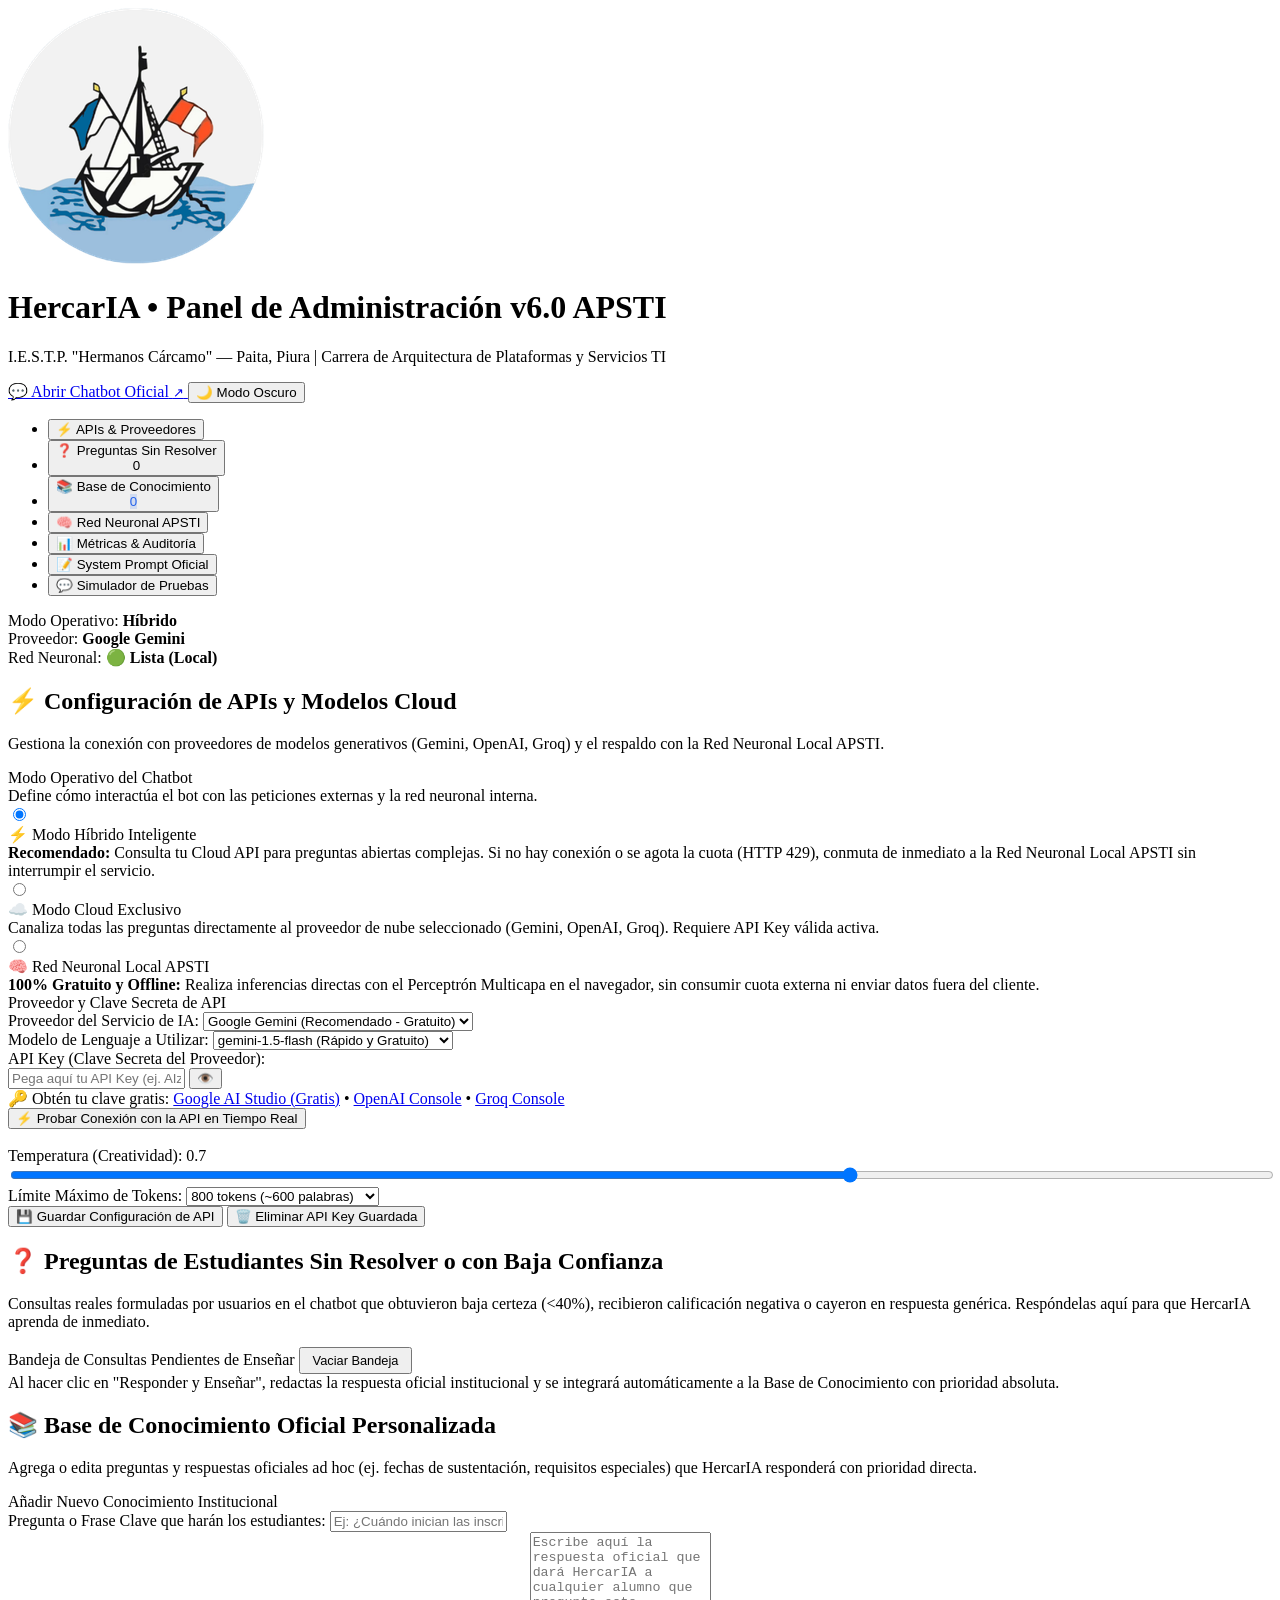
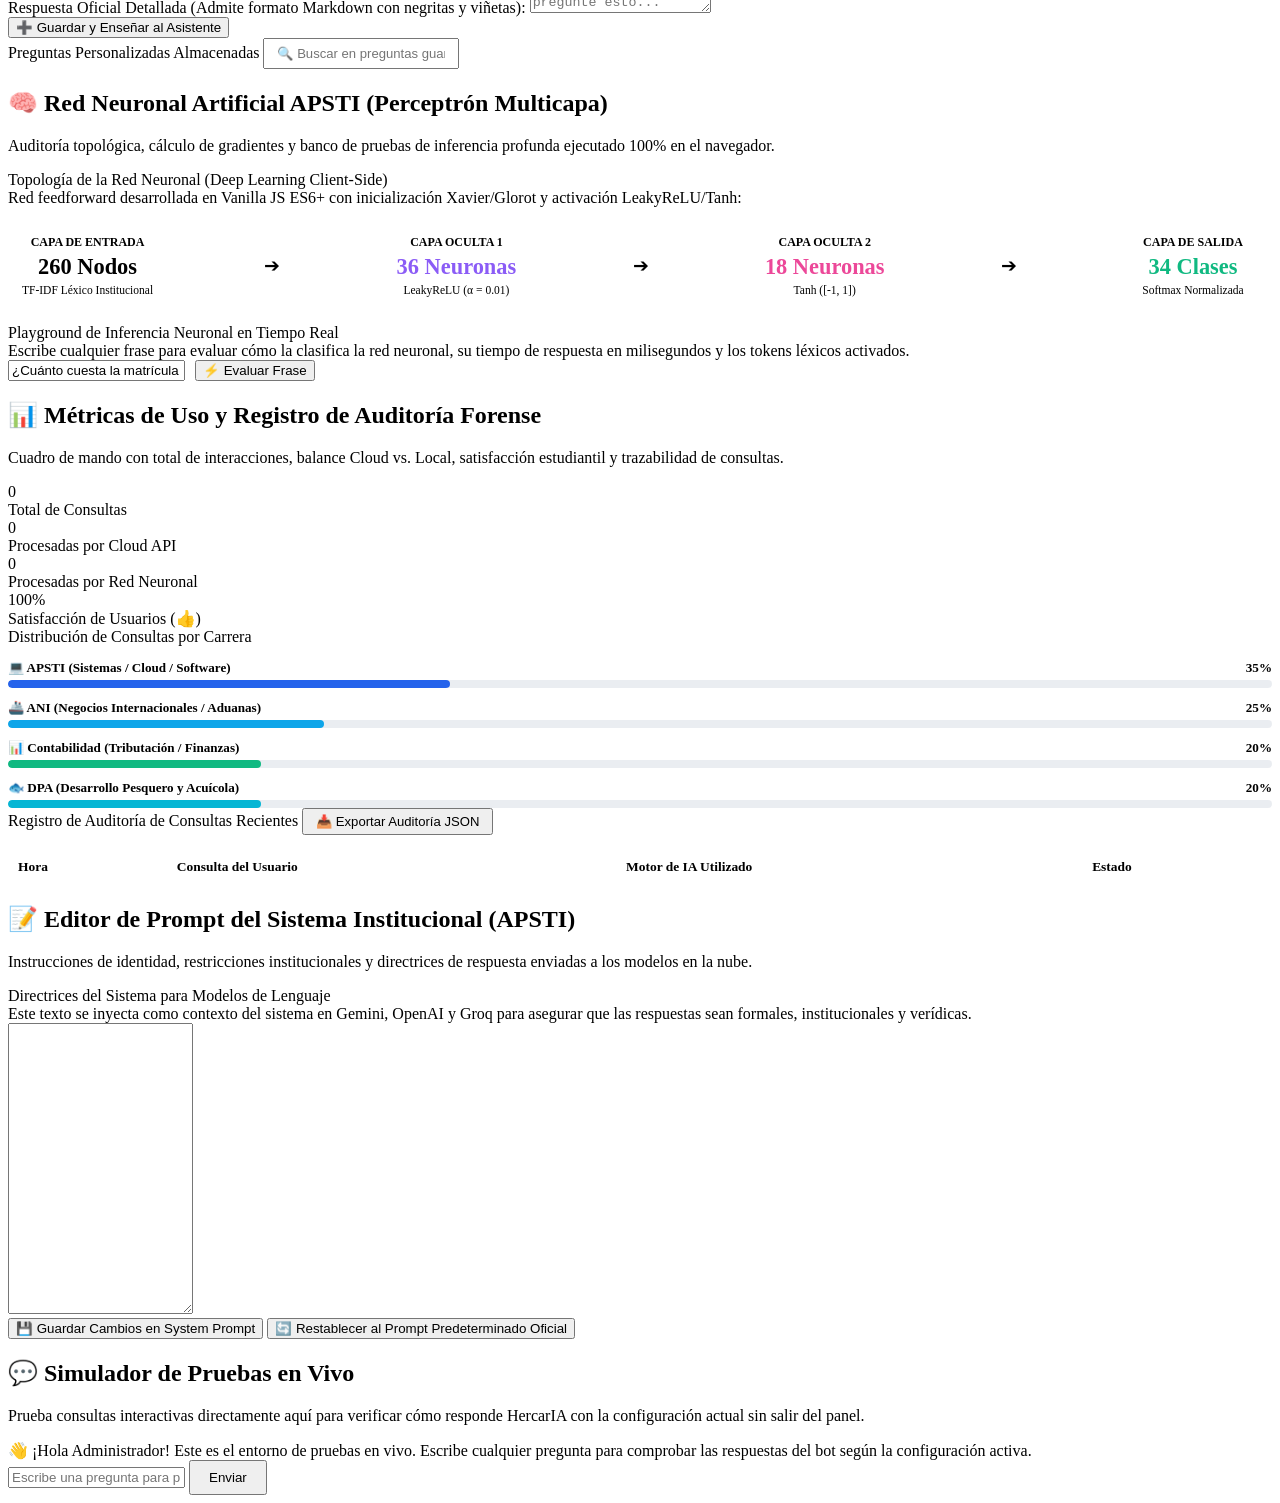
==== admin.html @ 3ffbb991 "v6.0: Panel de Administracion & Arquitectura Hibrida Multi-API (Gemini, OpenAI, Groq), Local Neural " ====
<!DOCTYPE html>
<html lang="es">
<head>
    <meta charset="UTF-8">
    <meta name="viewport" content="width=device-width, initial-scale=1.0">
    <title>Panel de Administración & Entrenamiento IA • HercarIA v6.0 APSTI</title>
    <link rel="icon" type="image/png" href="assets/logo-crest.png">
    <link rel="stylesheet" href="css/admin.css?v=6.0">
</head>
<body>

    <!-- BARRA SUPERIOR DE NAVEGACIÓN -->
    <header class="admin-navbar">
        <div class="navbar-brand">
            <img src="assets/logo-crest.png" alt="Insignia IESTP Hermanos Cárcamo" class="brand-crest">
            <div class="brand-text">
                <h1>
                    HercarIA • Panel de Administración
                    <span class="version-tag">v6.0 APSTI</span>
                </h1>
                <p>I.E.S.T.P. "Hermanos Cárcamo" — Paita, Piura | Carrera de Arquitectura de Plataformas y Servicios TI</p>
            </div>
        </div>
        <div class="navbar-actions">
            <a href="index.html" class="btn-nav-action btn-nav-chat">
                <span>💬 Abrir Chatbot Oficial</span>
                <span style="font-size: 0.8rem;">↗</span>
            </a>
            <button type="button" class="btn-nav-action" id="theme-toggle-admin">
                <span id="theme-icon">🌙</span>
                <span id="theme-text">Modo Oscuro</span>
            </button>
        </div>
    </header>

    <!-- CUERPO PRINCIPAL DEL DASHBOARD -->
    <div class="admin-layout">
        
        <!-- BARRA LATERAL DE NAVEGACIÓN -->
        <aside class="admin-sidebar">
            <ul class="nav-menu">
                <li>
                    <button type="button" class="nav-item-btn active" data-tab="tab-api-cloud">
                        <div class="item-content">
                            <span>⚡</span>
                            <span>APIs & Proveedores</span>
                        </div>
                    </button>
                </li>
                <li>
                    <button type="button" class="nav-item-btn" data-tab="tab-unanswered">
                        <div class="item-content">
                            <span>❓</span>
                            <span>Preguntas Sin Resolver</span>
                        </div>
                        <span class="sidebar-badge badge-pending" id="badge-unanswered-count">0</span>
                    </button>
                </li>
                <li>
                    <button type="button" class="nav-item-btn" data-tab="tab-knowledge-base">
                        <div class="item-content">
                            <span>📚</span>
                            <span>Base de Conocimiento</span>
                        </div>
                        <span class="sidebar-badge" id="badge-kb-count" style="background: rgba(37,99,235,0.15); color: #2563eb;">0</span>
                    </button>
                </li>
                <li>
                    <button type="button" class="nav-item-btn" data-tab="tab-neural-lab">
                        <div class="item-content">
                            <span>🧠</span>
                            <span>Red Neuronal APSTI</span>
                        </div>
                    </button>
                </li>
                <li>
                    <button type="button" class="nav-item-btn" data-tab="tab-analytics">
                        <div class="item-content">
                            <span>📊</span>
                            <span>Métricas & Auditoría</span>
                        </div>
                    </button>
                </li>
                <li>
                    <button type="button" class="nav-item-btn" data-tab="tab-prompt-editor">
                        <div class="item-content">
                            <span>📝</span>
                            <span>System Prompt Oficial</span>
                        </div>
                    </button>
                </li>
                <li>
                    <button type="button" class="nav-item-btn" data-tab="tab-chat-tester">
                        <div class="item-content">
                            <span>💬</span>
                            <span>Simulador de Pruebas</span>
                        </div>
                    </button>
                </li>
            </ul>

            <div class="sidebar-status-box">
                <div class="status-row">
                    <span style="color: var(--text-muted);">Modo Operativo:</span>
                    <strong id="status-sidebar-mode" style="color: var(--primary);">Híbrido</strong>
                </div>
                <div class="status-row">
                    <span style="color: var(--text-muted);">Proveedor:</span>
                    <strong id="status-sidebar-provider">Google Gemini</strong>
                </div>
                <div class="status-row">
                    <span style="color: var(--text-muted);">Red Neuronal:</span>
                    <span style="color: var(--success); font-weight: 700;">🟢 Lista (Local)</span>
                </div>
            </div>
        </aside>

        <!-- ÁREA DE CONTENIDO DINÁMICO -->
        <main class="admin-main-content">

            <!-- ==============================================================
                 VISTA 1: CONFIGURACIÓN DE APIS Y PROVEEDORES CLOUD
                 ============================================================== -->
            <section class="admin-tab-view active" id="tab-api-cloud">
                <div class="view-header">
                    <h2>⚡ Configuración de APIs y Modelos Cloud</h2>
                    <p>Gestiona la conexión con proveedores de modelos generativos (Gemini, OpenAI, Groq) y el respaldo con la Red Neuronal Local APSTI.</p>
                </div>

                <div class="dashboard-card">
                    <div class="dashboard-card-title">Modo Operativo del Chatbot</div>
                    <div class="dashboard-card-desc">Define cómo interactúa el bot con las peticiones externas y la red neuronal interna.</div>

                    <div class="mode-options-grid">
                        <label class="mode-card selected" id="mode-card-hybrid">
                            <input type="radio" name="admin_mode" value="hybrid" checked>
                            <div class="mode-card-header">⚡ Modo Híbrido Inteligente</div>
                            <div class="mode-card-desc"><strong>Recomendado:</strong> Consulta tu Cloud API para preguntas abiertas complejas. Si no hay conexión o se agota la cuota (HTTP 429), conmuta de inmediato a la Red Neuronal Local APSTI sin interrumpir el servicio.</div>
                        </label>
                        <label class="mode-card" id="mode-card-cloud">
                            <input type="radio" name="admin_mode" value="cloud">
                            <div class="mode-card-header">☁️ Modo Cloud Exclusivo</div>
                            <div class="mode-card-desc">Canaliza todas las preguntas directamente al proveedor de nube seleccionado (Gemini, OpenAI, Groq). Requiere API Key válida activa.</div>
                        </label>
                        <label class="mode-card" id="mode-card-local">
                            <input type="radio" name="admin_mode" value="local">
                            <div class="mode-card-header">🧠 Red Neuronal Local APSTI</div>
                            <div class="mode-card-desc"><strong>100% Gratuito y Offline:</strong> Realiza inferencias directas con el Perceptrón Multicapa en el navegador, sin consumir cuota externa ni enviar datos fuera del cliente.</div>
                        </label>
                    </div>
                </div>

                <div class="dashboard-card">
                    <div class="dashboard-card-title">Proveedor y Clave Secreta de API</div>
                    
                    <div class="form-row">
                        <div class="form-group">
                            <label class="form-label" for="select-provider">Proveedor del Servicio de IA:</label>
                            <select id="select-provider" class="form-select">
                                <option value="gemini" selected>Google Gemini (Recomendado - Gratuito)</option>
                                <option value="openai">OpenAI (ChatGPT / GPT-4o)</option>
                                <option value="groq">Groq (Inferencia Llama 3 Ultra Rápida)</option>
                                <option value="openrouter">OpenRouter (Multi-Modelos)</option>
                                <option value="deepseek">DeepSeek API</option>
                            </select>
                        </div>
                        <div class="form-group">
                            <label class="form-label" for="select-model">Modelo de Lenguaje a Utilizar:</label>
                            <select id="select-model" class="form-select">
                                <option value="gemini-1.5-flash">gemini-1.5-flash (Rápido y Gratuito)</option>
                                <option value="gemini-1.5-pro">gemini-1.5-pro (Máxima Capacidad)</option>
                                <option value="gemini-2.0-flash">gemini-2.0-flash (Última Generación)</option>
                            </select>
                        </div>
                    </div>

                    <div class="form-group">
                        <label class="form-label" for="input-api-key">API Key (Clave Secreta del Proveedor):</label>
                        <div class="key-input-container">
                            <input type="password" id="input-api-key" class="form-input" placeholder="Pega aquí tu API Key (ej. AIzaSy... o sk-...)">
                            <button type="button" class="btn-toggle-key" id="btn-toggle-key" title="Mostrar/Ocultar clave">👁️</button>
                        </div>
                        <div class="help-links-row">
                            🔑 Obtén tu clave gratis:
                            <a href="https://aistudio.google.com/app/apikey" target="_blank" rel="noopener noreferrer">Google AI Studio (Gratis)</a> •
                            <a href="https://platform.openai.com/api-keys" target="_blank" rel="noopener noreferrer">OpenAI Console</a> •
                            <a href="https://console.groq.com/keys" target="_blank" rel="noopener noreferrer">Groq Console</a>
                        </div>
                    </div>

                    <div class="connection-test-container">
                        <button type="button" class="btn-test-action" id="btn-test-api">
                            <span>⚡ Probar Conexión con la API en Tiempo Real</span>
                        </button>
                        <span class="test-result-pill" id="test-result-badge"></span>
                    </div>

                    <div class="form-row" style="margin-top: 18px;">
                        <div class="form-group">
                            <label class="form-label" for="slider-temp">Temperatura (Creatividad): <span id="label-temp-val" style="color: var(--primary);">0.7</span></label>
                            <input type="range" id="slider-temp" min="0.1" max="1.0" step="0.1" value="0.7" style="width: 100%; accent-color: var(--primary);">
                        </div>
                        <div class="form-group">
                            <label class="form-label" for="select-tokens">Límite Máximo de Tokens:</label>
                            <select id="select-tokens" class="form-select">
                                <option value="400">400 tokens (~300 palabras)</option>
                                <option value="800" selected>800 tokens (~600 palabras)</option>
                                <option value="1200">1200 tokens (~900 palabras)</option>
                                <option value="2000">2000 tokens (Extenso)</option>
                            </select>
                        </div>
                    </div>

                    <div class="actions-footer-bar">
                        <button type="button" class="btn-save-main" id="btn-save-api">💾 Guardar Configuración de API</button>
                        <button type="button" class="btn-clear-main" id="btn-clear-api">🗑️ Eliminar API Key Guardada</button>
                    </div>
                </div>
            </section>

            <!-- ==============================================================
                 VISTA 2: PREGUNTAS SIN RESOLVER / CENTRO DE ENTRENAMIENTO
                 ============================================================== -->
            <section class="admin-tab-view" id="tab-unanswered">
                <div class="view-header">
                    <h2>❓ Preguntas de Estudiantes Sin Resolver o con Baja Confianza</h2>
                    <p>Consultas reales formuladas por usuarios en el chatbot que obtuvieron baja certeza (&lt;40%), recibieron calificación negativa o cayeron en respuesta genérica. Respóndelas aquí para que HercarIA aprenda de inmediato.</p>
                </div>

                <div class="dashboard-card">
                    <div class="dashboard-card-title">
                        <span>Bandeja de Consultas Pendientes de Enseñar</span>
                        <button type="button" class="btn-clear-main" id="btn-clear-all-unanswered" style="padding: 4px 12px; font-size: 0.8rem;">Vaciar Bandeja</button>
                    </div>
                    <div class="dashboard-card-desc">Al hacer clic en "Responder y Enseñar", redactas la respuesta oficial institucional y se integrará automáticamente a la Base de Conocimiento con prioridad absoluta.</div>

                    <div id="unanswered-list-container">
                        <!-- Se llena dinámicamente -->
                    </div>
                </div>
            </section>

            <!-- ==============================================================
                 VISTA 3: BASE DE CONOCIMIENTO EXTRA (CUSTOM KB)
                 ============================================================== -->
            <section class="admin-tab-view" id="tab-knowledge-base">
                <div class="view-header">
                    <h2>📚 Base de Conocimiento Oficial Personalizada</h2>
                    <p>Agrega o edita preguntas y respuestas oficiales ad hoc (ej. fechas de sustentación, requisitos especiales) que HercarIA responderá con prioridad directa.</p>
                </div>

                <div class="dashboard-card">
                    <div class="dashboard-card-title">Añadir Nuevo Conocimiento Institucional</div>
                    
                    <div class="form-group">
                        <label class="form-label" for="kb-input-question">Pregunta o Frase Clave que harán los estudiantes:</label>
                        <input type="text" id="kb-input-question" class="form-input" placeholder="Ej: ¿Cuándo inician las inscripciones para el segundo semestre 2026?">
                    </div>

                    <div class="form-group">
                        <label class="form-label" for="kb-input-answer">Respuesta Oficial Detallada (Admite formato Markdown con negritas y viñetas):</label>
                        <textarea id="kb-input-answer" class="form-textarea" rows="5" placeholder="Escribe aquí la respuesta oficial que dará HercarIA a cualquier alumno que pregunte esto..."></textarea>
                    </div>

                    <button type="button" class="btn-save-main" id="btn-add-custom-knowledge">➕ Guardar y Enseñar al Asistente</button>
                </div>

                <div class="dashboard-card">
                    <div class="dashboard-card-title">
                        <span>Preguntas Personalizadas Almacenadas</span>
                        <input type="text" id="search-custom-kb" class="form-input" placeholder="🔍 Buscar en preguntas guardadas..." style="max-width: 280px; padding: 6px 12px; font-size: 0.82rem;">
                    </div>
                    
                    <div id="custom-kb-cards-container" style="margin-top: 14px;">
                        <!-- Se llena dinámicamente -->
                    </div>
                </div>
            </section>

            <!-- ==============================================================
                 VISTA 4: RED NEURONAL ARTIFICIAL APSTI (MONITOR & LABORATORIO)
                 ============================================================== -->
            <section class="admin-tab-view" id="tab-neural-lab">
                <div class="view-header">
                    <h2>🧠 Red Neuronal Artificial APSTI (Perceptrón Multicapa)</h2>
                    <p>Auditoría topológica, cálculo de gradientes y banco de pruebas de inferencia profunda ejecutado 100% en el navegador.</p>
                </div>

                <div class="dashboard-card">
                    <div class="dashboard-card-title">Topología de la Red Neuronal (Deep Learning Client-Side)</div>
                    <div class="dashboard-card-desc">Red feedforward desarrollada en Vanilla JS ES6+ con inicialización Xavier/Glorot y activación LeakyReLU/Tanh:</div>

                    <div style="display: flex; align-items: center; justify-content: space-between; gap: 10px; overflow-x: auto; padding: 14px 0;">
                        <div style="padding: 14px; background: var(--bg-card-alt); border: 1px solid var(--border-color); border-radius: 8px; text-align: center; min-width: 130px;">
                            <div style="font-size: 0.75rem; color: var(--text-muted); font-weight: 700;">CAPA DE ENTRADA</div>
                            <div style="font-size: 1.4rem; font-weight: 900; color: var(--primary); margin: 4px 0;">260 Nodos</div>
                            <div style="font-size: 0.72rem; color: var(--text-muted);">TF-IDF Léxico Institucional</div>
                        </div>
                        <span style="font-size: 1.2rem; color: var(--text-muted);">➔</span>
                        <div style="padding: 14px; background: var(--bg-card-alt); border: 1px solid var(--border-color); border-radius: 8px; text-align: center; min-width: 130px;">
                            <div style="font-size: 0.75rem; color: var(--text-muted); font-weight: 700;">CAPA OCULTA 1</div>
                            <div style="font-size: 1.4rem; font-weight: 900; color: #8b5cf6; margin: 4px 0;">36 Neuronas</div>
                            <div style="font-size: 0.72rem; color: var(--text-muted);">LeakyReLU (α = 0.01)</div>
                        </div>
                        <span style="font-size: 1.2rem; color: var(--text-muted);">➔</span>
                        <div style="padding: 14px; background: var(--bg-card-alt); border: 1px solid var(--border-color); border-radius: 8px; text-align: center; min-width: 130px;">
                            <div style="font-size: 0.75rem; color: var(--text-muted); font-weight: 700;">CAPA OCULTA 2</div>
                            <div style="font-size: 1.4rem; font-weight: 900; color: #ec4899; margin: 4px 0;">18 Neuronas</div>
                            <div style="font-size: 0.72rem; color: var(--text-muted);">Tanh ([-1, 1])</div>
                        </div>
                        <span style="font-size: 1.2rem; color: var(--text-muted);">➔</span>
                        <div style="padding: 14px; background: var(--bg-card-alt); border: 1px solid var(--primary); border-radius: 8px; text-align: center; min-width: 130px;">
                            <div style="font-size: 0.75rem; color: var(--primary); font-weight: 700;">CAPA DE SALIDA</div>
                            <div style="font-size: 1.4rem; font-weight: 900; color: #10b981; margin: 4px 0;">34 Clases</div>
                            <div style="font-size: 0.72rem; color: var(--text-muted);">Softmax Normalizada</div>
                        </div>
                    </div>
                </div>

                <div class="dashboard-card">
                    <div class="dashboard-card-title">Playground de Inferencia Neuronal en Tiempo Real</div>
                    <div class="dashboard-card-desc">Escribe cualquier frase para evaluar cómo la clasifica la red neuronal, su tiempo de respuesta en milisegundos y los tokens léxicos activados.</div>

                    <div style="display: flex; gap: 10px; margin-bottom: 14px;">
                        <input type="text" id="neural-test-input" class="form-input" placeholder="Escribe una pregunta para probar la red neuronal..." value="¿Cuánto cuesta la matrícula de primer ciclo?">
                        <button type="button" class="btn-save-main" id="btn-run-neural-test" style="white-space: nowrap;">⚡ Evaluar Frase</button>
                    </div>

                    <div id="neural-test-results-box" style="display: none; padding: 16px; background: var(--bg-card-alt); border: 1px solid var(--border-color); border-radius: 8px;">
                        <div style="display: flex; justify-content: space-between; align-items: center; margin-bottom: 12px;">
                            <div>
                                <span style="font-size: 0.8rem; color: var(--text-muted);">Intención Predicha:</span>
                                <h3 id="res-neural-intent" style="color: var(--primary); font-size: 1.1rem;">-</h3>
                            </div>
                            <div style="text-align: right;">
                                <span style="font-size: 0.8rem; color: var(--text-muted);">Certeza / Confianza:</span>
                                <h3 id="res-neural-conf" style="color: var(--success); font-size: 1.1rem;">-</h3>
                            </div>
                            <div style="text-align: right;">
                                <span style="font-size: 0.8rem; color: var(--text-muted);">Latencia:</span>
                                <h3 id="res-neural-lat" style="color: #8b5cf6; font-size: 1.1rem;">-</h3>
                            </div>
                        </div>
                        <div style="margin-top: 10px;">
                            <span style="font-size: 0.8rem; font-weight: 700;">Tokens del Vocabulario Activados:</span>
                            <div id="res-neural-tokens" style="display: flex; flex-wrap: wrap; gap: 6px; margin-top: 6px;"></div>
                        </div>
                    </div>
                </div>
            </section>

            <!-- ==============================================================
                 VISTA 5: MÉTRICAS, ESTADÍSTICAS Y AUDITORÍA
                 ============================================================== -->
            <section class="admin-tab-view" id="tab-analytics">
                <div class="view-header">
                    <h2>📊 Métricas de Uso y Registro de Auditoría Forense</h2>
                    <p>Cuadro de mando con total de interacciones, balance Cloud vs. Local, satisfacción estudiantil y trazabilidad de consultas.</p>
                </div>

                <div class="metrics-stat-grid">
                    <div class="metric-stat-card">
                        <div class="metric-stat-val text-blue" id="analytics-total">0</div>
                        <div class="metric-stat-label">Total de Consultas</div>
                    </div>
                    <div class="metric-stat-card">
                        <div class="metric-stat-val text-green" id="analytics-cloud">0</div>
                        <div class="metric-stat-label">Procesadas por Cloud API</div>
                    </div>
                    <div class="metric-stat-card">
                        <div class="metric-stat-val text-purple" id="analytics-local">0</div>
                        <div class="metric-stat-label">Procesadas por Red Neuronal</div>
                    </div>
                    <div class="metric-stat-card">
                        <div class="metric-stat-val text-amber" id="analytics-sat">100%</div>
                        <div class="metric-stat-label">Satisfacción de Usuarios (👍)</div>
                    </div>
                </div>

                <div class="dashboard-card">
                    <div class="dashboard-card-title">Distribución de Consultas por Carrera</div>
                    <div style="display: flex; flex-direction: column; gap: 12px; margin-top: 14px;">
                        <div>
                            <div style="display: flex; justify-content: space-between; font-size: 0.82rem; font-weight: 600; margin-bottom: 4px;">
                                <span>💻 APSTI (Sistemas / Cloud / Software)</span>
                                <span id="bar-num-apsti">35%</span>
                            </div>
                            <div style="height: 8px; background: rgba(148,163,184,0.2); border-radius: 4px; overflow: hidden;">
                                <div id="bar-fill-apsti" style="height: 100%; width: 35%; background: #2563eb; border-radius: 4px;"></div>
                            </div>
                        </div>
                        <div>
                            <div style="display: flex; justify-content: space-between; font-size: 0.82rem; font-weight: 600; margin-bottom: 4px;">
                                <span>🚢 ANI (Negocios Internacionales / Aduanas)</span>
                                <span id="bar-num-ani">25%</span>
                            </div>
                            <div style="height: 8px; background: rgba(148,163,184,0.2); border-radius: 4px; overflow: hidden;">
                                <div id="bar-fill-ani" style="height: 100%; width: 25%; background: #0ea5e9; border-radius: 4px;"></div>
                            </div>
                        </div>
                        <div>
                            <div style="display: flex; justify-content: space-between; font-size: 0.82rem; font-weight: 600; margin-bottom: 4px;">
                                <span>📊 Contabilidad (Tributación / Finanzas)</span>
                                <span id="bar-num-conta">20%</span>
                            </div>
                            <div style="height: 8px; background: rgba(148,163,184,0.2); border-radius: 4px; overflow: hidden;">
                                <div id="bar-fill-conta" style="height: 100%; width: 20%; background: #10b981; border-radius: 4px;"></div>
                            </div>
                        </div>
                        <div>
                            <div style="display: flex; justify-content: space-between; font-size: 0.82rem; font-weight: 600; margin-bottom: 4px;">
                                <span>🐟 DPA (Desarrollo Pesquero y Acuícola)</span>
                                <span id="bar-num-dpa">20%</span>
                            </div>
                            <div style="height: 8px; background: rgba(148,163,184,0.2); border-radius: 4px; overflow: hidden;">
                                <div id="bar-fill-dpa" style="height: 100%; width: 20%; background: #06b6d4; border-radius: 4px;"></div>
                            </div>
                        </div>
                    </div>
                </div>

                <div class="dashboard-card">
                    <div class="dashboard-card-title">
                        <span>Registro de Auditoría de Consultas Recientes</span>
                        <button type="button" class="btn-nav-action" id="btn-export-audit-json" style="padding: 4px 12px; font-size: 0.82rem;">📥 Exportar Auditoría JSON</button>
                    </div>

                    <div style="overflow-x: auto; margin-top: 14px;">
                        <table style="width: 100%; border-collapse: collapse; font-size: 0.84rem;">
                            <thead>
                                <tr style="background: var(--bg-card-alt); border-bottom: 1px solid var(--border-color); text-align: left;">
                                    <th style="padding: 10px;">Hora</th>
                                    <th style="padding: 10px;">Consulta del Usuario</th>
                                    <th style="padding: 10px;">Motor de IA Utilizado</th>
                                    <th style="padding: 10px;">Estado</th>
                                </tr>
                            </thead>
                            <tbody id="analytics-audit-tbody">
                                <!-- Se llena dinámicamente -->
                            </tbody>
                        </table>
                    </div>
                </div>
            </section>

            <!-- ==============================================================
                 VISTA 6: SYSTEM PROMPT OFICIAL
                 ============================================================== -->
            <section class="admin-tab-view" id="tab-prompt-editor">
                <div class="view-header">
                    <h2>📝 Editor de Prompt del Sistema Institucional (APSTI)</h2>
                    <p>Instrucciones de identidad, restricciones institucionales y directrices de respuesta enviadas a los modelos en la nube.</p>
                </div>

                <div class="dashboard-card">
                    <div class="dashboard-card-title">Directrices del Sistema para Modelos de Lenguaje</div>
                    <div class="dashboard-card-desc">Este texto se inyecta como contexto del sistema en Gemini, OpenAI y Groq para asegurar que las respuestas sean formales, institucionales y verídicas.</div>

                    <textarea id="system-prompt-textarea" class="form-textarea" rows="14" style="font-family: monospace; font-size: 0.85rem; line-height: 1.5;"></textarea>

                    <div class="actions-footer-bar">
                        <button type="button" class="btn-save-main" id="btn-save-prompt">💾 Guardar Cambios en System Prompt</button>
                        <button type="button" class="btn-clear-main" id="btn-reset-prompt">🔄 Restablecer al Prompt Predeterminado Oficial</button>
                    </div>
                </div>
            </section>

            <!-- ==============================================================
                 VISTA 7: SIMULADOR DE PRUEBAS DE CHAT
                 ============================================================== -->
            <section class="admin-tab-view" id="tab-chat-tester">
                <div class="view-header">
                    <h2>💬 Simulador de Pruebas en Vivo</h2>
                    <p>Prueba consultas interactivas directamente aquí para verificar cómo responde HercarIA con la configuración actual sin salir del panel.</p>
                </div>

                <div class="dashboard-card">
                    <div class="admin-chat-preview-box">
                        <div class="chat-preview-messages" id="chat-preview-messages">
                            <div class="chat-preview-msg chat-preview-bot">
                                👋 ¡Hola Administrador! Este es el entorno de pruebas en vivo. Escribe cualquier pregunta para comprobar las respuestas del bot según la configuración activa.
                            </div>
                        </div>
                        <div class="chat-preview-input-row">
                            <input type="text" id="chat-preview-input" class="form-input" placeholder="Escribe una pregunta para probar el bot...">
                            <button type="button" class="btn-save-main" id="btn-chat-preview-send" style="padding: 8px 18px;">Enviar</button>
                        </div>
                    </div>
                </div>
            </section>

        </main>
    </div>

    <!-- MODAL EMERGENTE: RESPONDER Y ENSEÑAR PREGUNTA -->
    <div class="admin-modal-overlay" id="modal-answer-unanswered" style="display: none;">
        <div class="admin-modal-box">
            <div class="admin-modal-head">
                <h3>➕ Responder y Enseñar al Chatbot</h3>
                <button type="button" style="background: none; border: none; font-size: 1.3rem; cursor: pointer;" id="btn-close-teach-modal">&times;</button>
            </div>
            <div class="admin-modal-body">
                <div class="form-group">
                    <label class="form-label">Pregunta que formuló el estudiante:</label>
                    <input type="text" id="teach-modal-question" class="form-input">
                </div>
                <div class="form-group">
                    <label class="form-label">Respuesta Oficial Institucional que dará HercarIA:</label>
                    <textarea id="teach-modal-answer" class="form-textarea" rows="6" placeholder="Escribe la respuesta oficial detallada que resolverá esta duda..."></textarea>
                </div>
            </div>
            <div class="admin-modal-foot">
                <button type="button" class="btn-clear-main" id="btn-cancel-teach-modal">Cancelar</button>
                <button type="button" class="btn-save-main" id="btn-confirm-teach-modal">✅ Guardar y Enseñar</button>
            </div>
        </div>
    </div>

    <!-- NOTIFICACIÓN TOAST FLOTANTE -->
    <div class="admin-toast" id="admin-toast"></div>

    <!-- SCRIPTS -->
    <script src="js/neural_network.js?v=6.0"></script>
    <script src="js/knowledge.js?v=6.0"></script>
    <script src="js/admin.js?v=6.0"></script>
</body>
</html>
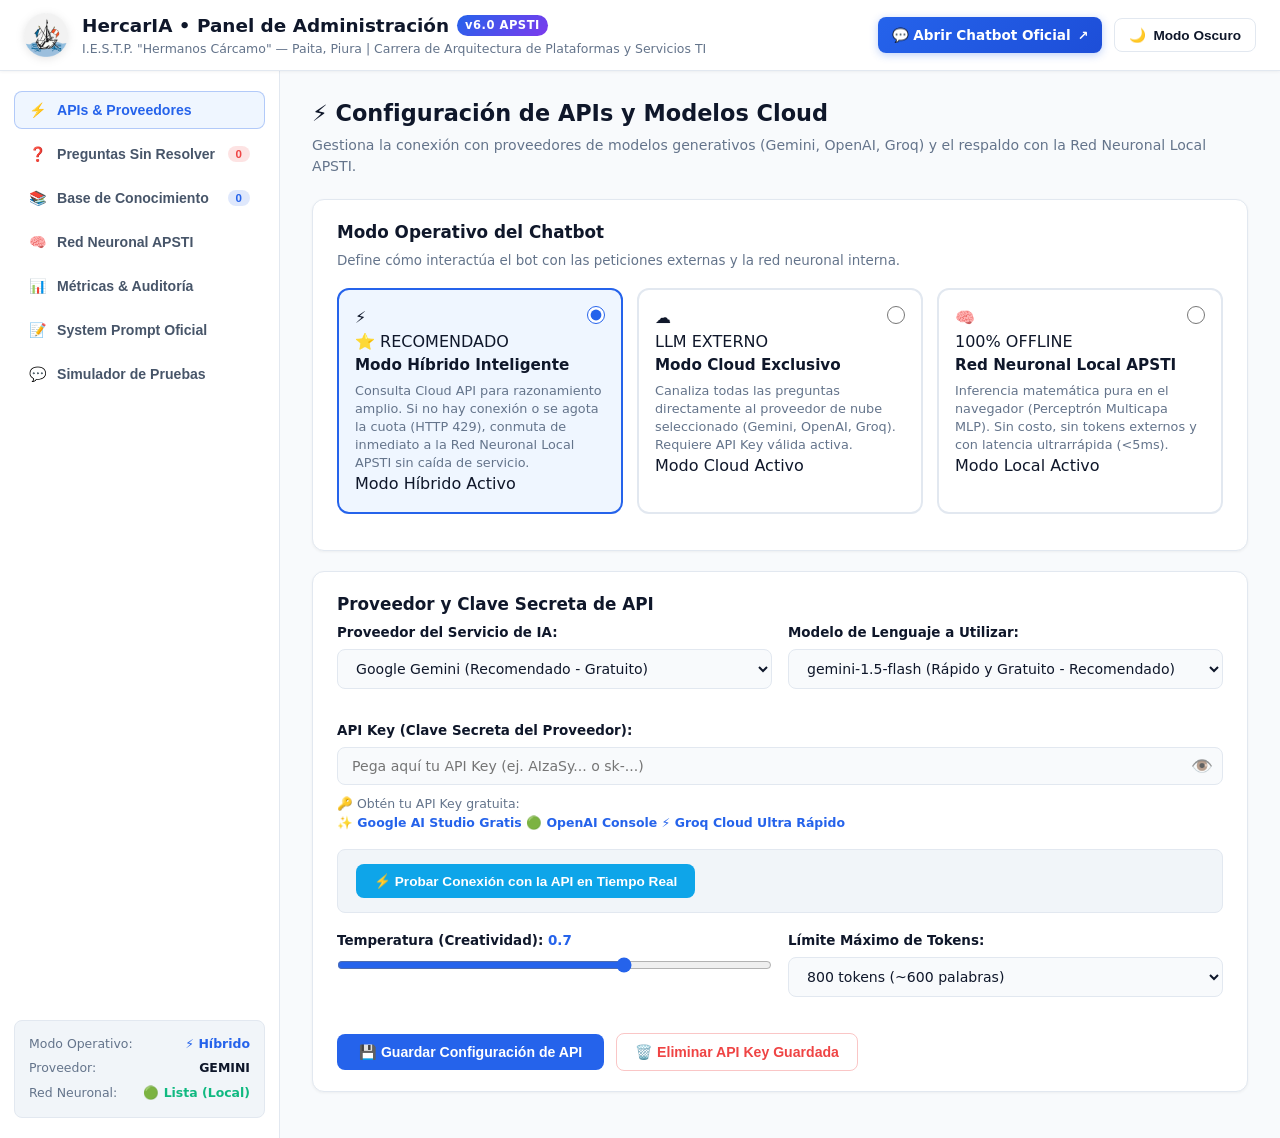
==== commit 16d09499: "v6.0: Panel de Administracion & Arquitectura Hibrida Multi-API (Gemini, OpenAI, Groq), Local Neural " ====
--- a/admin.html
+++ b/admin.html
@@ -134,18 +134,44 @@
                     <div class="mode-options-grid">
                         <label class="mode-card selected" id="mode-card-hybrid">
                             <input type="radio" name="admin_mode" value="hybrid" checked>
-                            <div class="mode-card-header">⚡ Modo Híbrido Inteligente</div>
-                            <div class="mode-card-desc"><strong>Recomendado:</strong> Consulta tu Cloud API para preguntas abiertas complejas. Si no hay conexión o se agota la cuota (HTTP 429), conmuta de inmediato a la Red Neuronal Local APSTI sin interrumpir el servicio.</div>
+                            <div class="mode-card-top">
+                                <div class="mode-icon-circle icon-hybrid">⚡</div>
+                                <span class="mode-badge-tag tag-recommended">⭐ RECOMENDADO</span>
+                            </div>
+                            <div class="mode-card-header">Modo Híbrido Inteligente</div>
+                            <div class="mode-card-desc">Consulta Cloud API para razonamiento amplio. Si no hay conexión o se agota la cuota (HTTP 429), conmuta de inmediato a la Red Neuronal Local APSTI sin caída de servicio.</div>
+                            <div class="mode-card-footer-pill">
+                                <span class="custom-radio-indicator"></span>
+                                <span class="mode-active-text">Modo Híbrido Activo</span>
+                            </div>
                         </label>
+
                         <label class="mode-card" id="mode-card-cloud">
                             <input type="radio" name="admin_mode" value="cloud">
-                            <div class="mode-card-header">☁️ Modo Cloud Exclusivo</div>
+                            <div class="mode-card-top">
+                                <div class="mode-icon-circle icon-cloud">☁️</div>
+                                <span class="mode-badge-tag tag-cloud">LLM EXTERNO</span>
+                            </div>
+                            <div class="mode-card-header">Modo Cloud Exclusivo</div>
                             <div class="mode-card-desc">Canaliza todas las preguntas directamente al proveedor de nube seleccionado (Gemini, OpenAI, Groq). Requiere API Key válida activa.</div>
+                            <div class="mode-card-footer-pill">
+                                <span class="custom-radio-indicator"></span>
+                                <span class="mode-active-text">Modo Cloud Activo</span>
+                            </div>
                         </label>
+
                         <label class="mode-card" id="mode-card-local">
                             <input type="radio" name="admin_mode" value="local">
-                            <div class="mode-card-header">🧠 Red Neuronal Local APSTI</div>
-                            <div class="mode-card-desc"><strong>100% Gratuito y Offline:</strong> Realiza inferencias directas con el Perceptrón Multicapa en el navegador, sin consumir cuota externa ni enviar datos fuera del cliente.</div>
+                            <div class="mode-card-top">
+                                <div class="mode-icon-circle icon-local">🧠</div>
+                                <span class="mode-badge-tag tag-offline">100% OFFLINE</span>
+                            </div>
+                            <div class="mode-card-header">Red Neuronal Local APSTI</div>
+                            <div class="mode-card-desc">Inferencia matemática pura en el navegador (Perceptrón Multicapa MLP). Sin costo, sin tokens externos y con latencia ultrarrápida (&lt;5ms).</div>
+                            <div class="mode-card-footer-pill">
+                                <span class="custom-radio-indicator"></span>
+                                <span class="mode-active-text">Modo Local Activo</span>
+                            </div>
                         </label>
                     </div>
                 </div>
@@ -181,10 +207,20 @@
                             <button type="button" class="btn-toggle-key" id="btn-toggle-key" title="Mostrar/Ocultar clave">👁️</button>
                         </div>
                         <div class="help-links-row">
-                            🔑 Obtén tu clave gratis:
-                            <a href="https://aistudio.google.com/app/apikey" target="_blank" rel="noopener noreferrer">Google AI Studio (Gratis)</a> •
-                            <a href="https://platform.openai.com/api-keys" target="_blank" rel="noopener noreferrer">OpenAI Console</a> •
-                            <a href="https://console.groq.com/keys" target="_blank" rel="noopener noreferrer">Groq Console</a>
+                            <span class="help-links-label">🔑 Obtén tu API Key gratuita:</span>
+                            <div class="provider-key-chips">
+                                <a href="https://aistudio.google.com/app/apikey" target="_blank" rel="noopener noreferrer" class="key-chip chip-gemini">
+                                    <span>✨ Google AI Studio</span>
+                                    <span class="chip-badge-free">Gratis</span>
+                                </a>
+                                <a href="https://platform.openai.com/api-keys" target="_blank" rel="noopener noreferrer" class="key-chip chip-openai">
+                                    <span>🟢 OpenAI Console</span>
+                                </a>
+                                <a href="https://console.groq.com/keys" target="_blank" rel="noopener noreferrer" class="key-chip chip-groq">
+                                    <span>⚡ Groq Cloud</span>
+                                    <span class="chip-badge-free">Ultra Rápido</span>
+                                </a>
+                            </div>
                         </div>
                     </div>
 
@@ -197,7 +233,7 @@
 
                     <div class="form-row" style="margin-top: 18px;">
                         <div class="form-group">
-                            <label class="form-label" for="slider-temp">Temperatura (Creatividad): <span id="label-temp-val" style="color: var(--primary);">0.7</span></label>
+                            <label class="form-label" for="slider-temp">Temperatura (Creatividad): <span id="label-temp-val" style="color: var(--primary); font-weight: 800;">0.7</span></label>
                             <input type="range" id="slider-temp" min="0.1" max="1.0" step="0.1" value="0.7" style="width: 100%; accent-color: var(--primary);">
                         </div>
                         <div class="form-group">
@@ -214,6 +250,7 @@
                     <div class="actions-footer-bar">
                         <button type="button" class="btn-save-main" id="btn-save-api">💾 Guardar Configuración de API</button>
                         <button type="button" class="btn-clear-main" id="btn-clear-api">🗑️ Eliminar API Key Guardada</button>
+                        <span id="save-status-indicator" class="save-status-indicator"></span>
                     </div>
                 </div>
             </section>
--- a/css/admin.css
+++ b/css/admin.css
@@ -0,0 +1,783 @@
+/* ==========================================================================
+   PANEL DE ADMINISTRACIÓN Y ENTRENAMIENTO IA - HERCARTA v6.0
+   I.E.S.T.P. "HERMANOS CÁRCAMO" - PAITA, PIURA, PERÚ
+   CARRERA PROFESIONAL TÉCNICA DE APSTI
+   ========================================================================== */
+
+:root {
+    --bg-main: #f8fafc;
+    --bg-card: #ffffff;
+    --bg-card-alt: #f1f5f9;
+    --border-color: #e2e8f0;
+    --text-primary: #0f172a;
+    --text-secondary: #475569;
+    --text-muted: #64748b;
+    --primary: #2563eb;
+    --primary-dark: #1d4ed8;
+    --primary-light: #eff6ff;
+    --accent: #f59e0b;
+    --success: #10b981;
+    --danger: #ef4444;
+    --purple: #8b5cf6;
+    --radius-sm: 8px;
+    --radius-md: 12px;
+    --radius-lg: 16px;
+    --shadow-sm: 0 1px 3px rgba(0, 0, 0, 0.05);
+    --shadow-md: 0 4px 6px -1px rgba(0, 0, 0, 0.08), 0 2px 4px -2px rgba(0, 0, 0, 0.06);
+    --shadow-lg: 0 10px 15px -3px rgba(0, 0, 0, 0.1), 0 4px 6px -4px rgba(0, 0, 0, 0.08);
+    --font: 'Segoe UI', system-ui, -apple-system, sans-serif;
+}
+
+body.dark-mode {
+    --bg-main: #0b1329;
+    --bg-card: #132247;
+    --bg-card-alt: #0e1a38;
+    --border-color: #1e3366;
+    --text-primary: #f8fafc;
+    --text-secondary: #cbd5e1;
+    --text-muted: #94a3b8;
+    --primary-light: rgba(37, 99, 235, 0.15);
+}
+
+* {
+    box-sizing: border-box;
+    margin: 0;
+    padding: 0;
+}
+
+body {
+    font-family: var(--font);
+    background-color: var(--bg-main);
+    color: var(--text-primary);
+    line-height: 1.5;
+    min-height: 100vh;
+    display: flex;
+    flex-direction: column;
+}
+
+/* Encabezado Principal */
+.admin-navbar {
+    background-color: var(--bg-card);
+    border-bottom: 1px solid var(--border-color);
+    padding: 12px 24px;
+    display: flex;
+    align-items: center;
+    justify-content: space-between;
+    position: sticky;
+    top: 0;
+    z-index: 100;
+    box-shadow: var(--shadow-sm);
+}
+
+.navbar-brand {
+    display: flex;
+    align-items: center;
+    gap: 14px;
+}
+
+.brand-crest {
+    width: 44px;
+    height: 44px;
+    object-fit: contain;
+    filter: drop-shadow(0 2px 4px rgba(0,0,0,0.1));
+}
+
+.brand-text h1 {
+    font-size: 1.15rem;
+    font-weight: 800;
+    color: var(--text-primary);
+    display: flex;
+    align-items: center;
+    gap: 8px;
+}
+
+.brand-text .version-tag {
+    font-size: 0.72rem;
+    font-weight: 700;
+    background: linear-gradient(135deg, #2563eb, #7c3aed);
+    color: #ffffff;
+    padding: 2px 8px;
+    border-radius: 20px;
+    letter-spacing: 0.5px;
+}
+
+.brand-text p {
+    font-size: 0.78rem;
+    color: var(--text-muted);
+    font-weight: 500;
+}
+
+.navbar-actions {
+    display: flex;
+    align-items: center;
+    gap: 12px;
+}
+
+.btn-nav-action {
+    display: flex;
+    align-items: center;
+    gap: 7px;
+    padding: 8px 14px;
+    border-radius: var(--radius-sm);
+    font-size: 0.85rem;
+    font-weight: 600;
+    cursor: pointer;
+    text-decoration: none;
+    transition: all 0.2s ease;
+    border: 1px solid var(--border-color);
+    background: var(--bg-card);
+    color: var(--text-primary);
+}
+
+.btn-nav-action:hover {
+    background: var(--bg-card-alt);
+    border-color: var(--primary);
+    transform: translateY(-1px);
+}
+
+.btn-nav-chat {
+    background: linear-gradient(135deg, #2563eb, #1d4ed8);
+    color: #ffffff;
+    border: none;
+    box-shadow: 0 2px 8px rgba(37, 99, 235, 0.3);
+}
+
+.btn-nav-chat:hover {
+    background: linear-gradient(135deg, #1d4ed8, #1e40af);
+    color: #ffffff;
+}
+
+/* Layout del Dashboard */
+.admin-layout {
+    display: flex;
+    flex: 1;
+    min-height: calc(100vh - 70px);
+}
+
+/* Barra Lateral de Navegación */
+.admin-sidebar {
+    width: 280px;
+    background-color: var(--bg-card);
+    border-right: 1px solid var(--border-color);
+    padding: 20px 14px;
+    display: flex;
+    flex-direction: column;
+    justify-content: space-between;
+    flex-shrink: 0;
+}
+
+.nav-menu {
+    display: flex;
+    flex-direction: column;
+    gap: 6px;
+    list-style: none;
+}
+
+.nav-item-btn {
+    width: 100%;
+    display: flex;
+    align-items: center;
+    justify-content: space-between;
+    padding: 10px 14px;
+    border-radius: var(--radius-sm);
+    background: transparent;
+    border: 1px solid transparent;
+    color: var(--text-secondary);
+    font-size: 0.88rem;
+    font-weight: 600;
+    cursor: pointer;
+    transition: all 0.2s ease;
+    text-align: left;
+}
+
+.nav-item-btn .item-content {
+    display: flex;
+    align-items: center;
+    gap: 10px;
+}
+
+.nav-item-btn:hover {
+    background: var(--bg-card-alt);
+    color: var(--text-primary);
+}
+
+.nav-item-btn.active {
+    background: var(--primary-light);
+    color: var(--primary);
+    border-color: rgba(37, 99, 235, 0.3);
+    font-weight: 700;
+}
+
+.sidebar-badge {
+    font-size: 0.72rem;
+    padding: 2px 8px;
+    border-radius: 12px;
+    font-weight: 700;
+}
+
+.badge-pending {
+    background: rgba(239, 68, 68, 0.15);
+    color: #ef4444;
+}
+
+.sidebar-status-box {
+    padding: 14px;
+    background: var(--bg-card-alt);
+    border: 1px solid var(--border-color);
+    border-radius: var(--radius-sm);
+    font-size: 0.78rem;
+}
+
+.sidebar-status-box .status-row {
+    display: flex;
+    justify-content: space-between;
+    align-items: center;
+    margin-bottom: 6px;
+}
+
+.sidebar-status-box .status-row:last-child {
+    margin-bottom: 0;
+}
+
+/* Área de Contenido Principal */
+.admin-main-content {
+    flex: 1;
+    padding: 26px 32px;
+    overflow-y: auto;
+    max-width: 1200px;
+    margin: 0 auto;
+    width: 100%;
+}
+
+.admin-tab-view {
+    display: none;
+    animation: fadeIn 0.25s ease-in-out;
+}
+
+.admin-tab-view.active {
+    display: block;
+}
+
+@keyframes fadeIn {
+    from { opacity: 0; transform: translateY(4px); }
+    to { opacity: 1; transform: translateY(0); }
+}
+
+.view-header {
+    margin-bottom: 22px;
+}
+
+.view-header h2 {
+    font-size: 1.4rem;
+    font-weight: 800;
+    color: var(--text-primary);
+    display: flex;
+    align-items: center;
+    gap: 10px;
+}
+
+.view-header p {
+    font-size: 0.88rem;
+    color: var(--text-muted);
+    margin-top: 4px;
+}
+
+/* Tarjetas y Secciones */
+.dashboard-card {
+    background: var(--bg-card);
+    border: 1px solid var(--border-color);
+    border-radius: var(--radius-md);
+    padding: 20px 24px;
+    margin-bottom: 20px;
+    box-shadow: var(--shadow-sm);
+}
+
+.dashboard-card-title {
+    font-size: 1.05rem;
+    font-weight: 700;
+    color: var(--text-primary);
+    margin-bottom: 6px;
+    display: flex;
+    align-items: center;
+    justify-content: space-between;
+}
+
+.dashboard-card-desc {
+    font-size: 0.84rem;
+    color: var(--text-muted);
+    margin-bottom: 16px;
+}
+
+/* Modos Operativos (Radio Cards) */
+.mode-options-grid {
+    display: grid;
+    grid-template-columns: repeat(3, 1fr);
+    gap: 14px;
+    margin-bottom: 16px;
+}
+
+.mode-card {
+    display: flex;
+    flex-direction: column;
+    padding: 16px;
+    border: 2px solid var(--border-color);
+    border-radius: var(--radius-md);
+    background: var(--bg-card);
+    cursor: pointer;
+    transition: all 0.2s ease;
+    position: relative;
+}
+
+.mode-card:hover {
+    border-color: rgba(37, 99, 235, 0.4);
+    transform: translateY(-2px);
+}
+
+.mode-card input[type="radio"] {
+    position: absolute;
+    top: 16px;
+    right: 16px;
+    accent-color: var(--primary);
+    width: 18px;
+    height: 18px;
+}
+
+.mode-card.selected {
+    border-color: var(--primary);
+    background: var(--primary-light);
+}
+
+.mode-card-header {
+    display: flex;
+    align-items: center;
+    gap: 8px;
+    font-size: 0.95rem;
+    font-weight: 700;
+    color: var(--text-primary);
+    margin-bottom: 6px;
+}
+
+.mode-card-desc {
+    font-size: 0.8rem;
+    color: var(--text-muted);
+    line-height: 1.4;
+}
+
+/* Formularios */
+.form-row {
+    display: grid;
+    grid-template-columns: repeat(2, 1fr);
+    gap: 16px;
+    margin-bottom: 16px;
+}
+
+.form-group {
+    display: flex;
+    flex-direction: column;
+    gap: 6px;
+    margin-bottom: 16px;
+}
+
+.form-label {
+    font-size: 0.84rem;
+    font-weight: 700;
+    color: var(--text-primary);
+}
+
+.form-input, .form-select, .form-textarea {
+    width: 100%;
+    padding: 10px 14px;
+    border: 1px solid var(--border-color);
+    border-radius: var(--radius-sm);
+    background: var(--bg-main);
+    color: var(--text-primary);
+    font-size: 0.88rem;
+    font-family: inherit;
+    outline: none;
+    transition: all 0.2s ease;
+}
+
+.form-input:focus, .form-select:focus, .form-textarea:focus {
+    border-color: var(--primary);
+    box-shadow: 0 0 0 3px rgba(37, 99, 235, 0.15);
+}
+
+.key-input-container {
+    position: relative;
+    display: flex;
+    align-items: center;
+}
+
+.btn-toggle-key {
+    position: absolute;
+    right: 10px;
+    background: none;
+    border: none;
+    font-size: 1.1rem;
+    cursor: pointer;
+    opacity: 0.7;
+    transition: opacity 0.2s;
+}
+
+.btn-toggle-key:hover {
+    opacity: 1;
+}
+
+.help-links-row {
+    font-size: 0.78rem;
+    color: var(--text-muted);
+    margin-top: 4px;
+}
+
+.help-links-row a {
+    color: var(--primary);
+    text-decoration: none;
+    font-weight: 600;
+}
+
+.help-links-row a:hover {
+    text-decoration: underline;
+}
+
+/* Barra de Prueba de Conexión */
+.connection-test-container {
+    display: flex;
+    align-items: center;
+    gap: 14px;
+    padding: 14px 18px;
+    background: var(--bg-card-alt);
+    border: 1px solid var(--border-color);
+    border-radius: var(--radius-sm);
+    margin-top: 14px;
+}
+
+.btn-test-action {
+    display: flex;
+    align-items: center;
+    gap: 8px;
+    padding: 9px 18px;
+    background: #0ea5e9;
+    color: #ffffff;
+    border: none;
+    border-radius: var(--radius-sm);
+    font-size: 0.85rem;
+    font-weight: 700;
+    cursor: pointer;
+    transition: all 0.2s ease;
+}
+
+.btn-test-action:hover {
+    background: #0284c7;
+    transform: translateY(-1px);
+}
+
+.test-result-pill {
+    padding: 6px 14px;
+    border-radius: 20px;
+    font-size: 0.82rem;
+    font-weight: 700;
+    display: none;
+}
+
+.test-result-pill.success {
+    display: inline-block;
+    background: rgba(16, 185, 129, 0.15);
+    color: #059669;
+    border: 1px solid rgba(16, 185, 129, 0.3);
+}
+
+.test-result-pill.error {
+    display: inline-block;
+    background: rgba(239, 68, 68, 0.15);
+    color: #dc2626;
+    border: 1px solid rgba(239, 68, 68, 0.3);
+}
+
+/* Barra de Botones de Acción */
+.actions-footer-bar {
+    display: flex;
+    align-items: center;
+    gap: 12px;
+    margin-top: 20px;
+}
+
+.btn-save-main {
+    padding: 10px 22px;
+    background: var(--primary);
+    color: #ffffff;
+    border: none;
+    border-radius: var(--radius-sm);
+    font-size: 0.88rem;
+    font-weight: 700;
+    cursor: pointer;
+    transition: all 0.2s ease;
+}
+
+.btn-save-main:hover {
+    background: var(--primary-dark);
+}
+
+.btn-clear-main {
+    padding: 10px 18px;
+    background: transparent;
+    color: var(--danger);
+    border: 1px solid rgba(239, 68, 68, 0.3);
+    border-radius: var(--radius-sm);
+    font-size: 0.88rem;
+    font-weight: 600;
+    cursor: pointer;
+    transition: all 0.2s ease;
+}
+
+.btn-clear-main:hover {
+    background: rgba(239, 68, 68, 0.1);
+}
+
+/* Tarjetas de Métricas */
+.metrics-stat-grid {
+    display: grid;
+    grid-template-columns: repeat(4, 1fr);
+    gap: 16px;
+    margin-bottom: 20px;
+}
+
+.metric-stat-card {
+    background: var(--bg-card);
+    border: 1px solid var(--border-color);
+    border-radius: var(--radius-md);
+    padding: 18px;
+    box-shadow: var(--shadow-sm);
+}
+
+.metric-stat-val {
+    font-size: 2rem;
+    font-weight: 900;
+    line-height: 1;
+    margin-bottom: 6px;
+}
+
+.metric-stat-label {
+    font-size: 0.82rem;
+    font-weight: 600;
+    color: var(--text-muted);
+}
+
+.text-blue { color: #2563eb; }
+.text-green { color: #10b981; }
+.text-purple { color: #8b5cf6; }
+.text-amber { color: #f59e0b; }
+
+/* Tabla de Preguntas Sin Resolver */
+.unanswered-card-item {
+    background: var(--bg-card-alt);
+    border: 1px solid var(--border-color);
+    border-radius: var(--radius-md);
+    padding: 16px 20px;
+    margin-bottom: 12px;
+    display: flex;
+    align-items: center;
+    justify-content: space-between;
+    gap: 16px;
+}
+
+.unanswered-content {
+    flex: 1;
+}
+
+.unanswered-question {
+    font-size: 0.98rem;
+    font-weight: 700;
+    color: var(--text-primary);
+    margin-bottom: 4px;
+}
+
+.unanswered-meta {
+    font-size: 0.78rem;
+    color: var(--text-muted);
+    display: flex;
+    gap: 14px;
+}
+
+.unanswered-actions {
+    display: flex;
+    align-items: center;
+    gap: 8px;
+}
+
+.btn-answer-teach {
+    padding: 8px 14px;
+    background: var(--primary);
+    color: #ffffff;
+    border: none;
+    border-radius: var(--radius-sm);
+    font-size: 0.82rem;
+    font-weight: 700;
+    cursor: pointer;
+    transition: all 0.2s ease;
+}
+
+.btn-answer-teach:hover {
+    background: var(--primary-dark);
+}
+
+.btn-discard-unans {
+    padding: 8px 12px;
+    background: transparent;
+    color: var(--text-muted);
+    border: 1px solid var(--border-color);
+    border-radius: var(--radius-sm);
+    font-size: 0.82rem;
+    cursor: pointer;
+}
+
+.btn-discard-unans:hover {
+    color: var(--danger);
+    border-color: var(--danger);
+}
+
+/* Modal Emergente para Enseñar Respuesta */
+.admin-modal-overlay {
+    position: fixed;
+    top: 0;
+    left: 0;
+    right: 0;
+    bottom: 0;
+    background: rgba(15, 23, 42, 0.7);
+    backdrop-filter: blur(4px);
+    display: flex;
+    align-items: center;
+    justify-content: center;
+    z-index: 1000;
+    padding: 16px;
+}
+
+.admin-modal-box {
+    background: var(--bg-card);
+    border: 1px solid var(--border-color);
+    border-radius: var(--radius-lg);
+    width: 100%;
+    max-width: 650px;
+    box-shadow: var(--shadow-lg);
+    overflow: hidden;
+}
+
+.admin-modal-head {
+    padding: 18px 24px;
+    border-bottom: 1px solid var(--border-color);
+    display: flex;
+    align-items: center;
+    justify-content: space-between;
+}
+
+.admin-modal-head h3 {
+    font-size: 1.1rem;
+    font-weight: 800;
+    color: var(--text-primary);
+}
+
+.admin-modal-body {
+    padding: 22px 24px;
+}
+
+.admin-modal-foot {
+    padding: 14px 24px;
+    background: var(--bg-card-alt);
+    border-top: 1px solid var(--border-color);
+    display: flex;
+    justify-content: flex-end;
+    gap: 12px;
+}
+
+/* Simulador de Chat Integrado en Panel */
+.admin-chat-preview-box {
+    border: 1px solid var(--border-color);
+    border-radius: var(--radius-md);
+    background: var(--bg-main);
+    display: flex;
+    flex-direction: column;
+    height: 480px;
+    overflow: hidden;
+}
+
+.chat-preview-messages {
+    flex: 1;
+    overflow-y: auto;
+    padding: 16px;
+    display: flex;
+    flex-direction: column;
+    gap: 12px;
+}
+
+.chat-preview-msg {
+    max-width: 80%;
+    padding: 10px 14px;
+    border-radius: var(--radius-sm);
+    font-size: 0.88rem;
+    line-height: 1.45;
+}
+
+.chat-preview-user {
+    align-self: flex-end;
+    background: var(--primary);
+    color: #ffffff;
+}
+
+.chat-preview-bot {
+    align-self: flex-start;
+    background: var(--bg-card);
+    border: 1px solid var(--border-color);
+    color: var(--text-primary);
+}
+
+.chat-preview-input-row {
+    padding: 12px;
+    background: var(--bg-card);
+    border-top: 1px solid var(--border-color);
+    display: flex;
+    gap: 8px;
+}
+
+/* Notificación Toast */
+.admin-toast {
+    position: fixed;
+    bottom: 24px;
+    right: 24px;
+    background: #0f172a;
+    color: #ffffff;
+    padding: 12px 20px;
+    border-radius: var(--radius-sm);
+    font-size: 0.88rem;
+    font-weight: 600;
+    box-shadow: var(--shadow-lg);
+    z-index: 2000;
+    opacity: 0;
+    transform: translateY(10px);
+    transition: all 0.25s ease;
+    pointer-events: none;
+}
+
+.admin-toast.show {
+    opacity: 1;
+    transform: translateY(0);
+}
+
+/* Responsividad */
+@media (max-width: 900px) {
+    .admin-layout {
+        flex-direction: column;
+    }
+    .admin-sidebar {
+        width: 100%;
+        border-right: none;
+        border-bottom: 1px solid var(--border-color);
+    }
+    .mode-options-grid {
+        grid-template-columns: 1fr;
+    }
+    .metrics-stat-grid {
+        grid-template-columns: repeat(2, 1fr);
+    }
+    .form-row {
+        grid-template-columns: 1fr;
+    }
+}
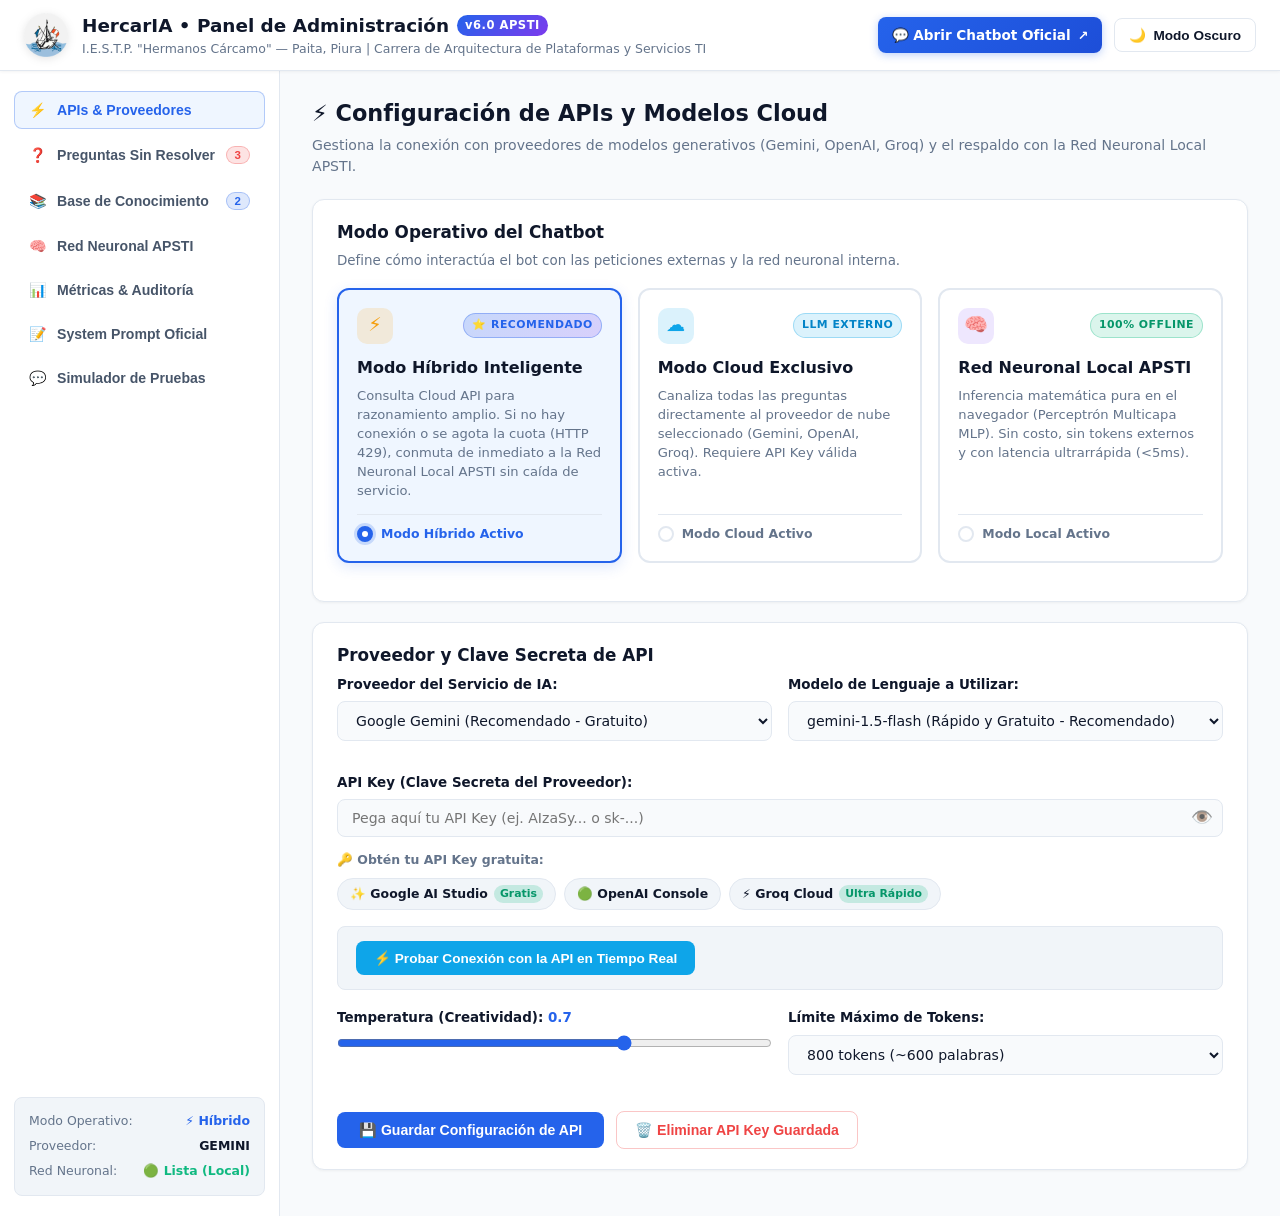
==== commit 58fec00a: "v6.5: Explainable AI (XAI) con inspector vectorial, informe formal de sustentación para jurado, Mark" ====
--- a/admin.html
+++ b/admin.html
@@ -459,7 +459,10 @@
                 <div class="dashboard-card">
                     <div class="dashboard-card-title">
                         <span>Registro de Auditoría de Consultas Recientes</span>
-                        <button type="button" class="btn-nav-action" id="btn-export-audit-json" style="padding: 4px 12px; font-size: 0.82rem;">📥 Exportar Auditoría JSON</button>
+                        <div style="display: flex; gap: 8px; flex-wrap: wrap;">
+                            <button type="button" class="btn-save-main" id="btn-print-audit-report" style="padding: 6px 14px; font-size: 0.82rem; display: inline-flex; align-items: center; gap: 6px;">🖨️ Generar Informe Formal para Sustentación</button>
+                            <button type="button" class="btn-nav-action" id="btn-export-audit-json" style="padding: 4px 12px; font-size: 0.82rem;">📥 Exportar JSON</button>
+                        </div>
                     </div>
 
                     <div style="overflow-x: auto; margin-top: 14px;">
--- a/css/admin.css
+++ b/css/admin.css
@@ -213,11 +213,24 @@
     padding: 2px 8px;
     border-radius: 12px;
     font-weight: 700;
+    transition: all 0.2s ease;
 }
 
 .badge-pending {
     background: rgba(239, 68, 68, 0.15);
     color: #ef4444;
+    border: 1px solid rgba(239, 68, 68, 0.3);
+}
+
+.badge-active-kb {
+    background: rgba(37, 99, 235, 0.15);
+    color: #2563eb;
+    border: 1px solid rgba(37, 99, 235, 0.3);
+}
+
+.badge-zero {
+    background: rgba(148, 163, 184, 0.15);
+    color: var(--text-muted);
 }
 
 .sidebar-status-box {
@@ -308,59 +321,177 @@
     margin-bottom: 16px;
 }
 
-/* Modos Operativos (Radio Cards) */
+/* Modos Operativos (Radio Cards Modernas y Ejecutivas) */
 .mode-options-grid {
     display: grid;
     grid-template-columns: repeat(3, 1fr);
-    gap: 14px;
-    margin-bottom: 16px;
+    gap: 16px;
+    margin-bottom: 18px;
 }
 
 .mode-card {
     display: flex;
     flex-direction: column;
-    padding: 16px;
+    padding: 18px;
     border: 2px solid var(--border-color);
     border-radius: var(--radius-md);
     background: var(--bg-card);
     cursor: pointer;
-    transition: all 0.2s ease;
+    transition: all 0.25s cubic-bezier(0.4, 0, 0.2, 1);
     position: relative;
+    user-select: none;
 }
 
 .mode-card:hover {
-    border-color: rgba(37, 99, 235, 0.4);
+    border-color: rgba(37, 99, 235, 0.45);
     transform: translateY(-2px);
+    box-shadow: var(--shadow-md);
 }
 
 .mode-card input[type="radio"] {
     position: absolute;
-    top: 16px;
-    right: 16px;
-    accent-color: var(--primary);
-    width: 18px;
-    height: 18px;
+    opacity: 0;
+    pointer-events: none;
 }
 
 .mode-card.selected {
     border-color: var(--primary);
     background: var(--primary-light);
+    box-shadow: 0 4px 14px rgba(37, 99, 235, 0.15);
+}
+
+body.dark-mode .mode-card.selected {
+    background: rgba(37, 99, 235, 0.18);
+    border-color: #3b82f6;
+    box-shadow: 0 4px 16px rgba(37, 99, 235, 0.25);
+}
+
+.mode-card-top {
+    display: flex;
+    align-items: center;
+    justify-content: space-between;
+    margin-bottom: 12px;
+}
+
+.mode-icon-circle {
+    width: 36px;
+    height: 36px;
+    border-radius: 10px;
+    display: flex;
+    align-items: center;
+    justify-content: center;
+    font-size: 1.2rem;
+}
+
+.icon-hybrid {
+    background: rgba(245, 158, 11, 0.15);
+    color: #f59e0b;
+}
+
+.icon-cloud {
+    background: rgba(14, 165, 233, 0.15);
+    color: #0ea5e9;
+}
+
+.icon-local {
+    background: rgba(139, 92, 246, 0.15);
+    color: #8b5cf6;
+}
+
+.mode-badge-tag {
+    font-size: 0.68rem;
+    font-weight: 800;
+    padding: 3px 8px;
+    border-radius: 20px;
+    letter-spacing: 0.5px;
+    text-transform: uppercase;
+}
+
+.tag-recommended {
+    background: linear-gradient(135deg, rgba(37, 99, 235, 0.2), rgba(124, 58, 237, 0.2));
+    color: #2563eb;
+    border: 1px solid rgba(37, 99, 235, 0.35);
+}
+body.dark-mode .tag-recommended {
+    color: #60a5fa;
+}
+
+.tag-cloud {
+    background: rgba(14, 165, 233, 0.15);
+    color: #0284c7;
+    border: 1px solid rgba(14, 165, 233, 0.3);
+}
+body.dark-mode .tag-cloud {
+    color: #38bdf8;
+}
+
+.tag-offline {
+    background: rgba(16, 185, 129, 0.15);
+    color: #059669;
+    border: 1px solid rgba(16, 185, 129, 0.3);
+}
+body.dark-mode .tag-offline {
+    color: #34d399;
 }
 
 .mode-card-header {
+    font-size: 1rem;
+    font-weight: 700;
+    color: var(--text-primary);
+    margin-bottom: 6px;
+}
+
+.mode-card-desc {
+    font-size: 0.82rem;
+    color: var(--text-muted);
+    line-height: 1.45;
+    flex: 1;
+    margin-bottom: 14px;
+}
+
+.mode-card-footer-pill {
     display: flex;
     align-items: center;
     gap: 8px;
-    font-size: 0.95rem;
-    font-weight: 700;
-    color: var(--text-primary);
-    margin-bottom: 6px;
-}
-
-.mode-card-desc {
-    font-size: 0.8rem;
+    padding-top: 10px;
+    border-top: 1px solid var(--border-color);
+    font-size: 0.78rem;
+    font-weight: 600;
     color: var(--text-muted);
-    line-height: 1.4;
+}
+
+.custom-radio-indicator {
+    width: 16px;
+    height: 16px;
+    border-radius: 50%;
+    border: 2px solid var(--border-color);
+    display: flex;
+    align-items: center;
+    justify-content: center;
+    transition: all 0.2s ease;
+    flex-shrink: 0;
+}
+
+.mode-card.selected .custom-radio-indicator {
+    border-color: var(--primary);
+    background: var(--primary);
+    box-shadow: 0 0 0 3px rgba(37, 99, 235, 0.2);
+}
+
+.mode-card.selected .custom-radio-indicator::after {
+    content: '';
+    width: 6px;
+    height: 6px;
+    border-radius: 50%;
+    background: #ffffff;
+}
+
+.mode-card.selected .mode-active-text {
+    color: var(--primary);
+    font-weight: 700;
+}
+body.dark-mode .mode-card.selected .mode-active-text {
+    color: #60a5fa;
 }
 
 /* Formularios */
@@ -424,19 +555,57 @@
 }
 
 .help-links-row {
+    display: flex;
+    flex-direction: column;
+    gap: 8px;
+    margin-top: 8px;
+}
+
+.help-links-label {
     font-size: 0.78rem;
+    font-weight: 700;
     color: var(--text-muted);
-    margin-top: 4px;
-}
-
-.help-links-row a {
+}
+
+.provider-key-chips {
+    display: flex;
+    flex-wrap: wrap;
+    gap: 8px;
+}
+
+.key-chip {
+    display: inline-flex;
+    align-items: center;
+    gap: 6px;
+    padding: 6px 12px;
+    background: var(--bg-card-alt);
+    border: 1px solid var(--border-color);
+    border-radius: 20px;
+    font-size: 0.78rem;
+    font-weight: 600;
+    color: var(--text-primary);
+    text-decoration: none;
+    transition: all 0.2s ease;
+}
+
+.key-chip:hover {
+    border-color: var(--primary);
     color: var(--primary);
-    text-decoration: none;
-    font-weight: 600;
-}
-
-.help-links-row a:hover {
-    text-decoration: underline;
+    background: var(--primary-light);
+    transform: translateY(-1px);
+    box-shadow: 0 2px 8px rgba(37, 99, 235, 0.15);
+}
+
+.chip-badge-free {
+    background: rgba(16, 185, 129, 0.2);
+    color: #059669;
+    font-size: 0.68rem;
+    padding: 1px 6px;
+    border-radius: 10px;
+    font-weight: 700;
+}
+body.dark-mode .chip-badge-free {
+    color: #34d399;
 }
 
 /* Barra de Prueba de Conexión */
@@ -531,6 +700,16 @@
 
 .btn-clear-main:hover {
     background: rgba(239, 68, 68, 0.1);
+}
+
+.save-status-indicator {
+    font-size: 0.85rem;
+    font-weight: 700;
+    color: var(--success);
+    transition: all 0.3s ease;
+    display: inline-flex;
+    align-items: center;
+    gap: 6px;
 }
 
 /* Tarjetas de Métricas */
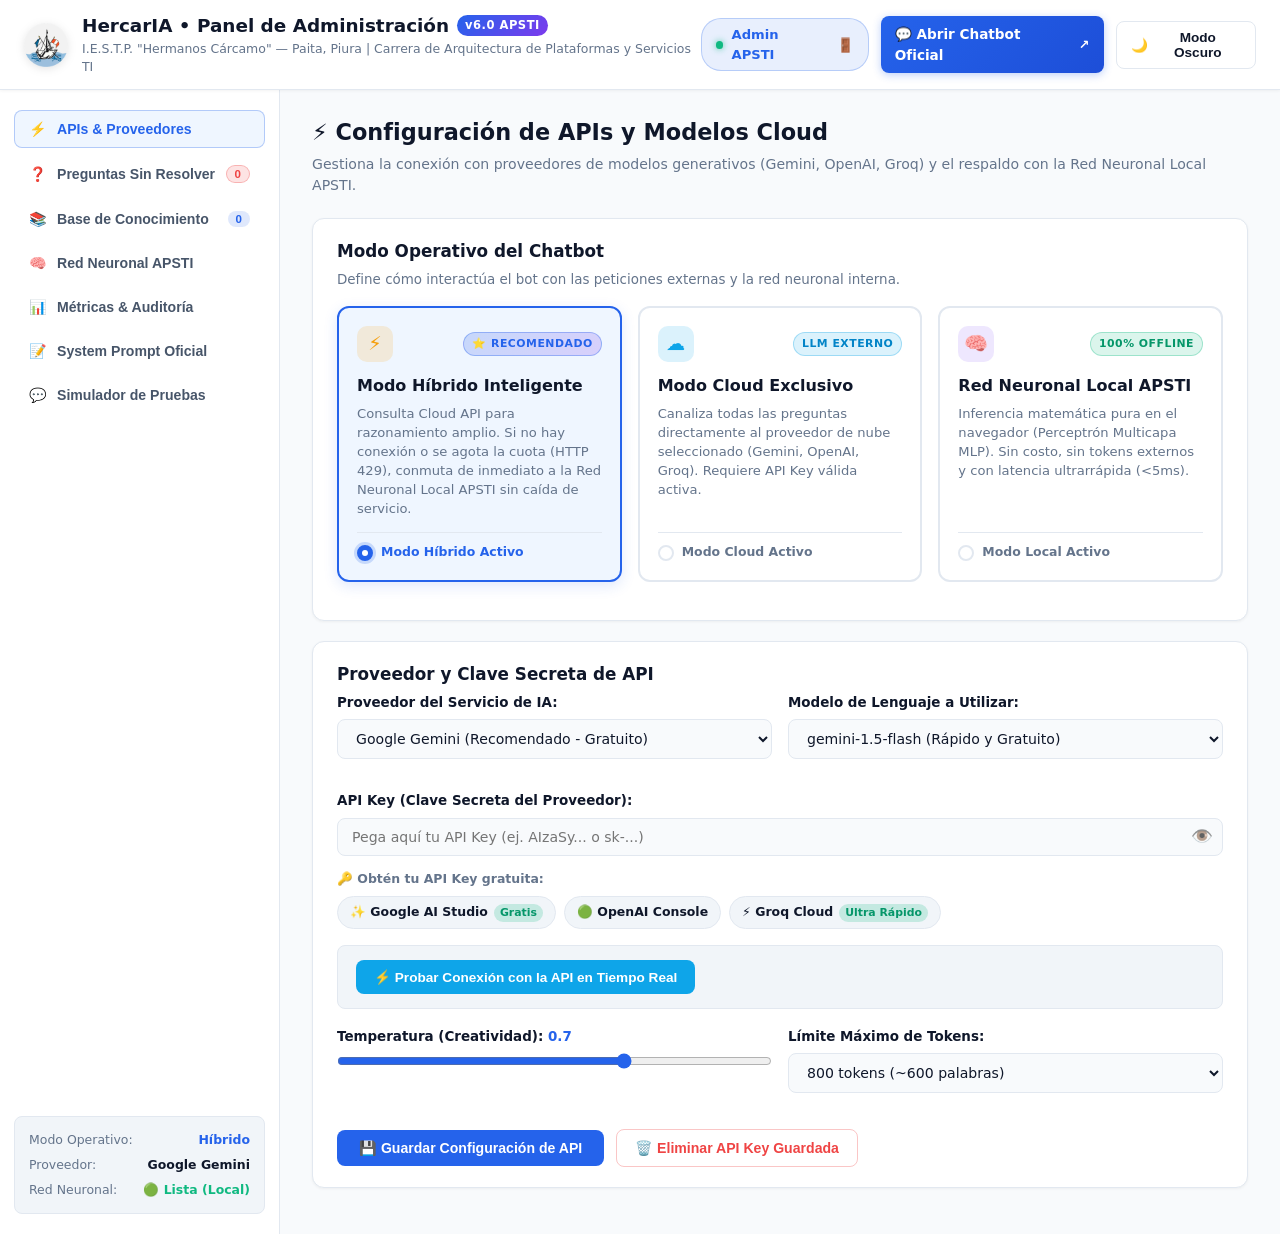
==== commit 9b2ac2c4: "v6.5: Explainable AI (XAI) con inspector vectorial, informe formal de sustentación para jurado, Mark" ====
--- a/admin.html
+++ b/admin.html
@@ -22,6 +22,11 @@
             </div>
         </div>
         <div class="navbar-actions">
+            <div class="admin-session-pill" id="admin-session-pill" style="display: flex; align-items: center; gap: 8px; padding: 6px 14px; background: rgba(37,99,235,0.1); border: 1px solid rgba(37,99,235,0.25); border-radius: 20px; font-size: 0.82rem; font-weight: 700; color: var(--primary);">
+                <span style="width: 8px; height: 8px; border-radius: 50%; background: #10b981; box-shadow: 0 0 6px rgba(16,185,129,0.7);"></span>
+                <span id="session-user-name">Admin APSTI</span>
+                <button type="button" id="btn-admin-logout" title="Cerrar Sesión Segura" style="background: none; border: none; cursor: pointer; font-size: 0.85rem; margin-left: 4px;">🚪</button>
+            </div>
             <a href="index.html" class="btn-nav-action btn-nav-chat">
                 <span>💬 Abrir Chatbot Oficial</span>
                 <span style="font-size: 0.8rem;">↗</span>
@@ -556,7 +561,42 @@
         </div>
     </div>
 
-    <!-- NOTIFICACIÓN TOAST FLOTANTE -->
+    <!-- MODAL EMERGENTE: LOGIN SEGURO ADMINISTRADOR -->
+    <div class="admin-modal-overlay" id="modal-admin-login" style="display: none;">
+        <div class="admin-modal-box" style="max-width: 440px;">
+            <div class="admin-modal-head" style="background: linear-gradient(135deg, rgba(19,53,123,0.1), rgba(37,99,235,0.05));">
+                <div style="display: flex; align-items: center; gap: 10px;">
+                    <img src="assets/logo-crest.png" alt="Insignia" style="width: 34px; height: auto;">
+                    <div>
+                        <h3 style="margin: 0; font-size: 1.05rem;">Acceso Administrativo APSTI</h3>
+                        <p style="margin: 0; font-size: 0.76rem; color: var(--text-muted);">Autenticación de Seguridad de HercarIA</p>
+                    </div>
+                </div>
+            </div>
+            <div class="admin-modal-body">
+                <form id="form-admin-login" onsubmit="event.preventDefault(); window.adminCtrl.submitLogin();">
+                    <div class="form-group">
+                        <label class="form-label" for="login-email">Correo Institucional o Usuario:</label>
+                        <input type="text" id="login-email" class="form-input" placeholder="admin@ieshercar.edu.pe" value="admin@ieshercar.edu.pe" required>
+                    </div>
+                    <div class="form-group">
+                        <label class="form-label" for="login-password">Contraseña de Seguridad:</label>
+                        <input type="password" id="login-password" class="form-input" placeholder="••••••••" value="hercar2026" required>
+                    </div>
+                    <div style="padding: 10px; background: rgba(37,99,235,0.06); border: 1px dashed rgba(37,99,235,0.25); border-radius: 8px; margin-top: 10px;">
+                        <span style="font-size: 0.78rem; color: var(--primary); font-weight: 700;">🔑 Credenciales de Sustentación APSTI:</span>
+                        <div style="font-size: 0.74rem; color: var(--text-muted); margin-top: 2px;">
+                            Usuario: <code>admin@ieshercar.edu.pe</code> | Clave: <code>hercar2026</code>
+                        </div>
+                    </div>
+                    <div id="login-error-msg" style="display: none; color: #ef4444; font-size: 0.8rem; font-weight: 700; margin-top: 10px;"></div>
+                    <div class="admin-modal-foot" style="margin-top: 18px; padding-top: 12px; border-top: 1px solid var(--border-color); justify-content: flex-end;">
+                        <button type="submit" class="btn-save-main" style="width: 100%; justify-content: center;">🔐 Iniciar Sesión Segura</button>
+                    </div>
+                </form>
+            </div>
+        </div>
+    </div>
     <div class="admin-toast" id="admin-toast"></div>
 
     <!-- SCRIPTS -->
